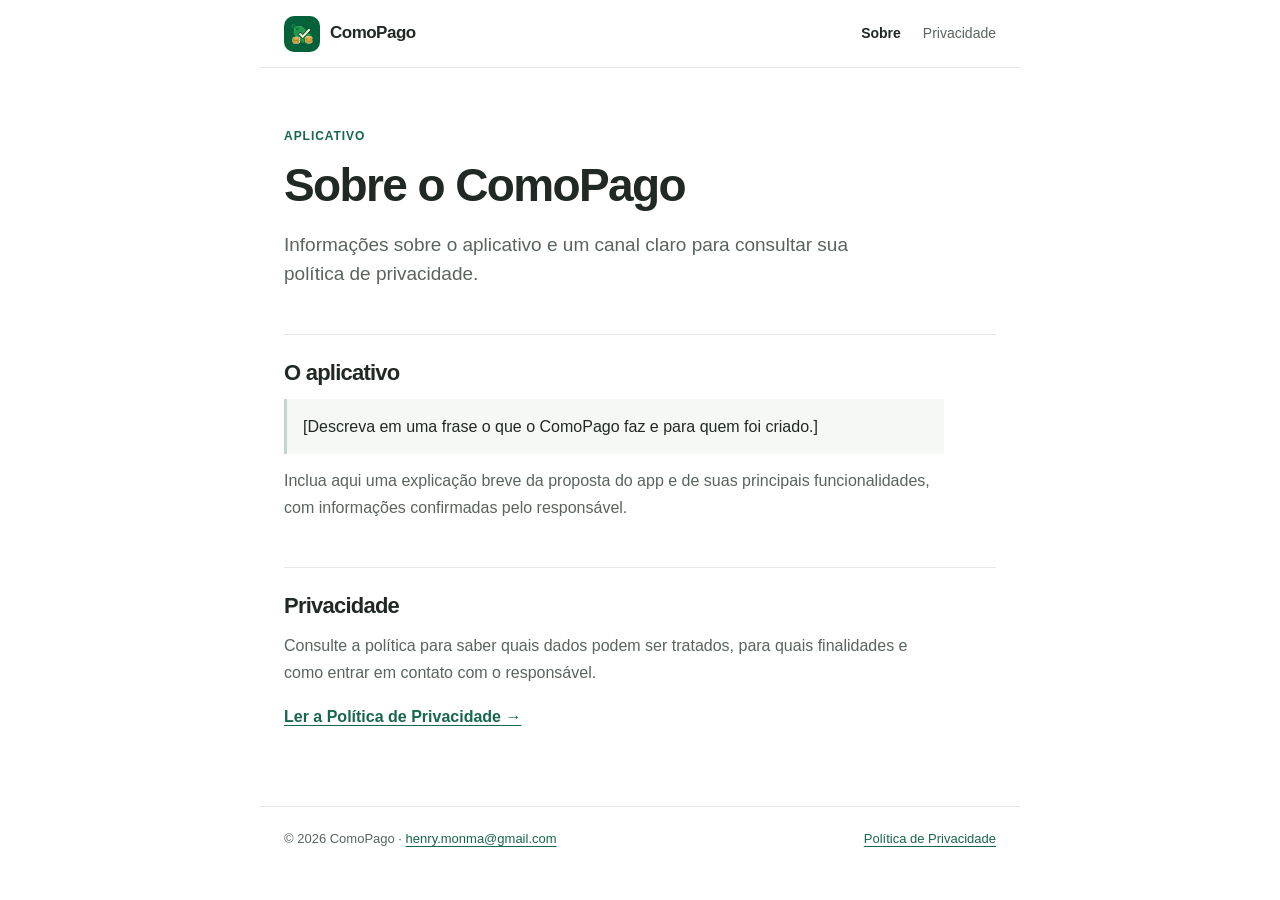
==== index.html @ 59543130 "site" ====
<!doctype html>
<html lang="pt-BR">
<head>
  <meta charset="utf-8">
  <meta name="viewport" content="width=device-width, initial-scale=1">
  <meta name="theme-color" content="#ffffff">
  <title>ComoPago — Sobre o aplicativo</title>
  <meta name="description" content="Conheça o aplicativo ComoPago e acesse sua política de privacidade.">
  <link rel="stylesheet" href="style.css">
</head>
<body>
  <header class="site-header">
    <a class="brand" href="./"><img src="img/comopago-logo.png" alt="" width="36" height="36"><span>ComoPago</span></a>
    <nav aria-label="Navegação principal">
      <a href="./" aria-current="page">Sobre</a>
      <a href="privacy/">Privacidade</a>
    </nav>
  </header>
  <main class="container">
    <p class="eyebrow">Aplicativo</p>
    <h1>Sobre o ComoPago</h1>
    <p class="lead">Informações sobre o aplicativo e um canal claro para consultar sua política de privacidade.</p>

    <section class="content-section" aria-labelledby="app-title">
      <h2 id="app-title">O aplicativo</h2>
      <p class="placeholder">[Descreva em uma frase o que o ComoPago faz e para quem foi criado.]</p>
      <p>Inclua aqui uma explicação breve da proposta do app e de suas principais funcionalidades, com informações confirmadas pelo responsável.</p>
    </section>

    <section class="content-section" aria-labelledby="privacy-title">
      <h2 id="privacy-title">Privacidade</h2>
      <p>Consulte a política para saber quais dados podem ser tratados, para quais finalidades e como entrar em contato com o responsável.</p>
      <a class="text-link" href="privacy/">Ler a Política de Privacidade <span aria-hidden="true">→</span></a>
    </section>
  </main>
  <footer class="site-footer">
    <span>© 2026 ComoPago · <a href="mailto:henry.monma@gmail.com">henry.monma@gmail.com</a></span>
    <a href="privacy/">Política de Privacidade</a>
  </footer>
</body>
</html>
---- style.css ----
:root {
  color-scheme: light;
  --bg: #fff;
  --ink: #202923;
  --muted: #59645d;
  --line: #e4e9e5;
  --accent: #17664f;
  --note: #f5f8f5;
  --max: 760px;
  font-family: -apple-system, BlinkMacSystemFont, "Segoe UI", sans-serif;
}
* { box-sizing: border-box; }
html { background: var(--bg); }
body { margin: 0; color: var(--ink); font-size: 16px; line-height: 1.7; }
a { color: var(--accent); text-underline-offset: 3px; }
a:focus-visible { outline: 3px solid #916500; outline-offset: 4px; }
.site-header, .site-footer { max-width: var(--max); margin-inline: auto; padding-inline: 24px; display: flex; align-items: center; justify-content: space-between; gap: 24px; }
.site-header { min-height: 68px; border-bottom: 1px solid var(--line); }
.brand { display: inline-flex; align-items: center; gap: 10px; color: var(--ink); font-weight: 700; font-size: 17px; letter-spacing: -.03em; text-decoration: none; }
.brand img { display: block; width: 36px; height: 36px; border-radius: 10px; object-fit: cover; }
nav { display: flex; gap: 22px; }
nav a { color: var(--muted); font-size: 14px; text-decoration: none; }
nav a[aria-current="page"] { color: var(--ink); font-weight: 650; }
.container { width: min(var(--max), 100%); margin-inline: auto; padding: 58px 24px 76px; }
.eyebrow { margin: 0 0 12px; color: var(--accent); font-size: 12px; font-weight: 700; letter-spacing: .08em; text-transform: uppercase; }
h1, h2 { line-height: 1.2; letter-spacing: -.035em; }
h1 { margin: 0; font-size: clamp(34px, 7vw, 46px); }
h2 { margin: 0 0 12px; font-size: 22px; }
.lead { max-width: 620px; margin: 16px 0 0; color: var(--muted); font-size: 19px; line-height: 1.55; }
.content-section { margin-top: 46px; padding-top: 25px; border-top: 1px solid var(--line); }
.content-section p { max-width: 660px; margin: 0 0 13px; color: var(--muted); }
.placeholder { padding: 14px 16px; border-left: 3px solid #c2d7cc; background: var(--note); color: var(--ink) !important; }
.text-link { display: inline-block; margin-top: 4px; font-weight: 650; }
.site-footer { min-height: 64px; border-top: 1px solid var(--line); color: var(--muted); font-size: 13px; }
.site-footer a { font-size: 13px; }
.policy-meta { margin-top: 15px; color: var(--muted); font-size: 13px; }
.policy-section { margin-top: 30px; }
.policy-section h2 { font-size: 19px; margin-bottom: 8px; }
.policy-section p { margin: 0 0 11px; color: var(--muted); }
.policy-note { margin-top: 27px; padding: 15px 17px; border: 1px solid var(--line); background: var(--note); color: var(--muted); font-size: 14px; }
@media (max-width: 520px) {
  body { font-size: 15px; }
  .site-header, .site-footer { padding-inline: 18px; }
  .site-header { min-height: 60px; }
  nav { gap: 15px; }
  .container { padding: 43px 18px 58px; }
  .lead { font-size: 17px; }
  .content-section { margin-top: 35px; }
  .site-footer { align-items: flex-start; flex-direction: column; justify-content: center; gap: 3px; padding-block: 14px; }
}
@media (prefers-reduced-motion: reduce) { *, *::before, *::after { scroll-behavior: auto !important; transition: none !important; } }
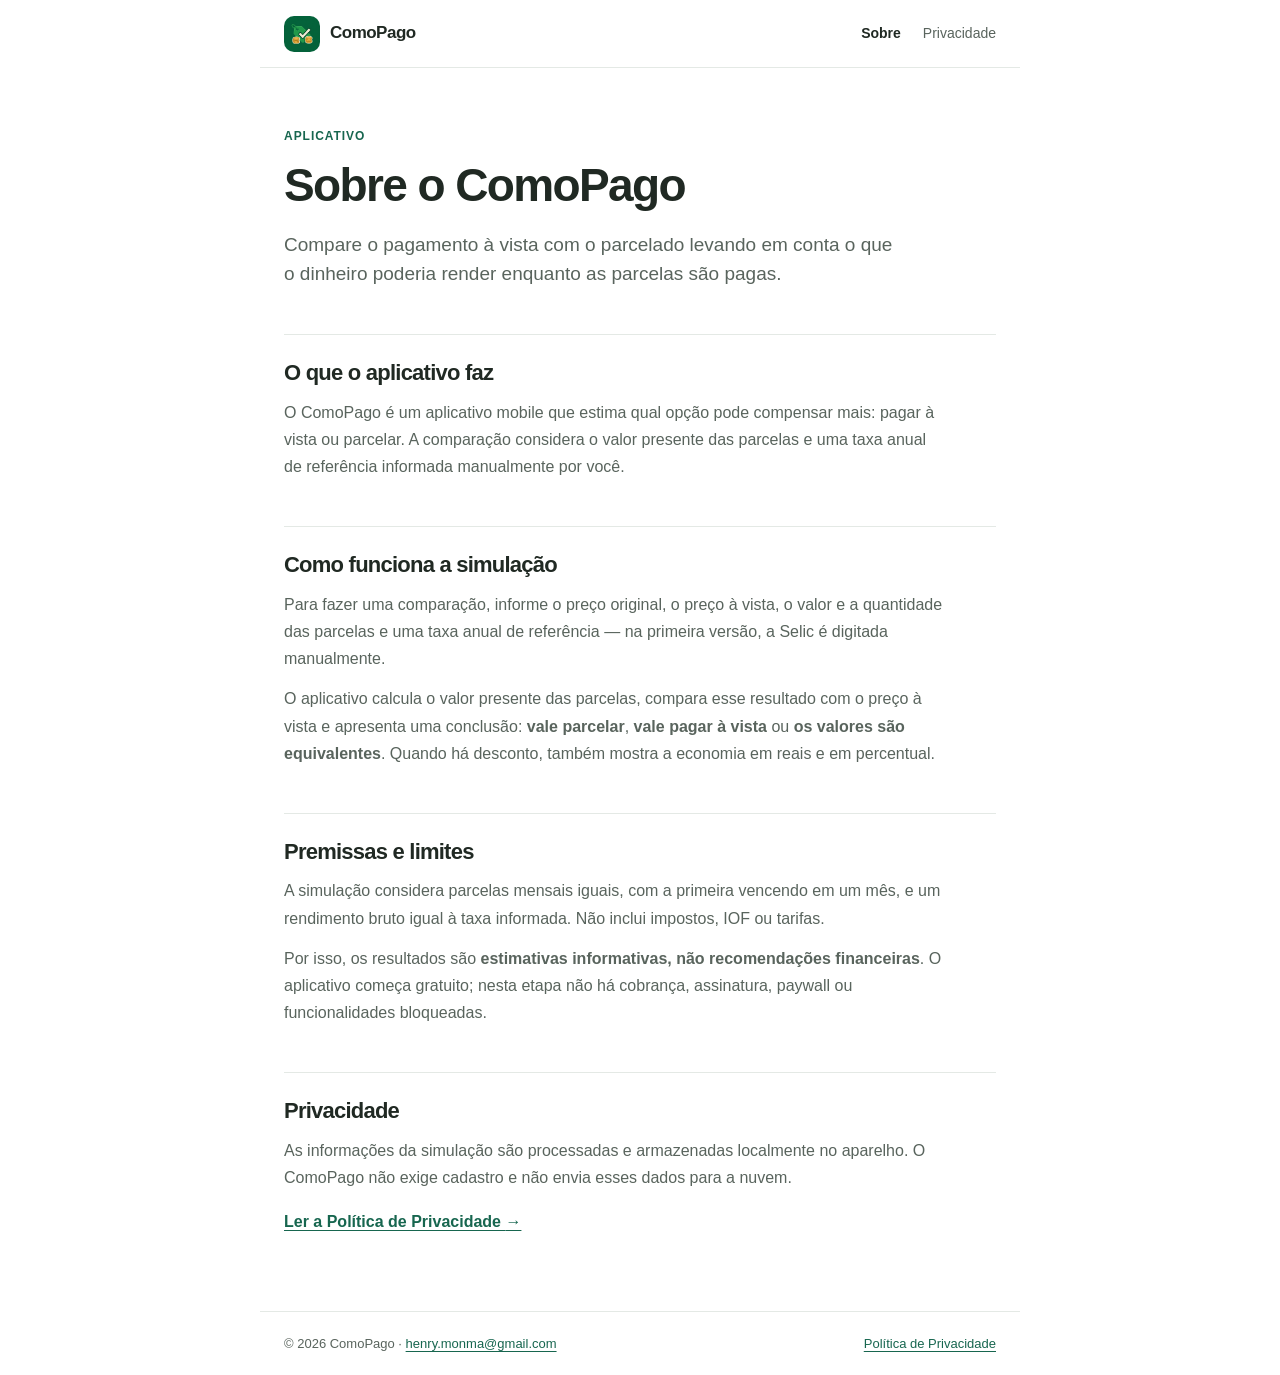
==== commit 2bdd7881: "atualizacao" ====
--- a/index.html
+++ b/index.html
@@ -5,7 +5,7 @@
   <meta name="viewport" content="width=device-width, initial-scale=1">
   <meta name="theme-color" content="#ffffff">
   <title>ComoPago — Sobre o aplicativo</title>
-  <meta name="description" content="Conheça o aplicativo ComoPago e acesse sua política de privacidade.">
+  <meta name="description" content="Saiba como o ComoPago compara o pagamento à vista com o parcelado usando uma taxa anual de referência informada por você.">
   <link rel="stylesheet" href="style.css">
 </head>
 <body>
@@ -19,17 +19,28 @@
   <main class="container">
     <p class="eyebrow">Aplicativo</p>
     <h1>Sobre o ComoPago</h1>
-    <p class="lead">Informações sobre o aplicativo e um canal claro para consultar sua política de privacidade.</p>
+    <p class="lead">Compare o pagamento à vista com o parcelado levando em conta o que o dinheiro poderia render enquanto as parcelas são pagas.</p>
 
     <section class="content-section" aria-labelledby="app-title">
-      <h2 id="app-title">O aplicativo</h2>
-      <p class="placeholder">[Descreva em uma frase o que o ComoPago faz e para quem foi criado.]</p>
-      <p>Inclua aqui uma explicação breve da proposta do app e de suas principais funcionalidades, com informações confirmadas pelo responsável.</p>
+      <h2 id="app-title">O que o aplicativo faz</h2>
+      <p>O ComoPago é um aplicativo mobile que estima qual opção pode compensar mais: pagar à vista ou parcelar. A comparação considera o valor presente das parcelas e uma taxa anual de referência informada manualmente por você.</p>
+    </section>
+
+    <section class="content-section" aria-labelledby="how-title">
+      <h2 id="how-title">Como funciona a simulação</h2>
+      <p>Para fazer uma comparação, informe o preço original, o preço à vista, o valor e a quantidade das parcelas e uma taxa anual de referência — na primeira versão, a Selic é digitada manualmente.</p>
+      <p>O aplicativo calcula o valor presente das parcelas, compara esse resultado com o preço à vista e apresenta uma conclusão: <strong>vale parcelar</strong>, <strong>vale pagar à vista</strong> ou <strong>os valores são equivalentes</strong>. Quando há desconto, também mostra a economia em reais e em percentual.</p>
+    </section>
+
+    <section class="content-section" aria-labelledby="assumptions-title">
+      <h2 id="assumptions-title">Premissas e limites</h2>
+      <p>A simulação considera parcelas mensais iguais, com a primeira vencendo em um mês, e um rendimento bruto igual à taxa informada. Não inclui impostos, IOF ou tarifas.</p>
+      <p>Por isso, os resultados são <strong>estimativas informativas, não recomendações financeiras</strong>. O aplicativo começa gratuito; nesta etapa não há cobrança, assinatura, paywall ou funcionalidades bloqueadas.</p>
     </section>
 
     <section class="content-section" aria-labelledby="privacy-title">
       <h2 id="privacy-title">Privacidade</h2>
-      <p>Consulte a política para saber quais dados podem ser tratados, para quais finalidades e como entrar em contato com o responsável.</p>
+      <p>As informações da simulação são processadas e armazenadas localmente no aparelho. O ComoPago não exige cadastro e não envia esses dados para a nuvem.</p>
       <a class="text-link" href="privacy/">Ler a Política de Privacidade <span aria-hidden="true">→</span></a>
     </section>
   </main>
